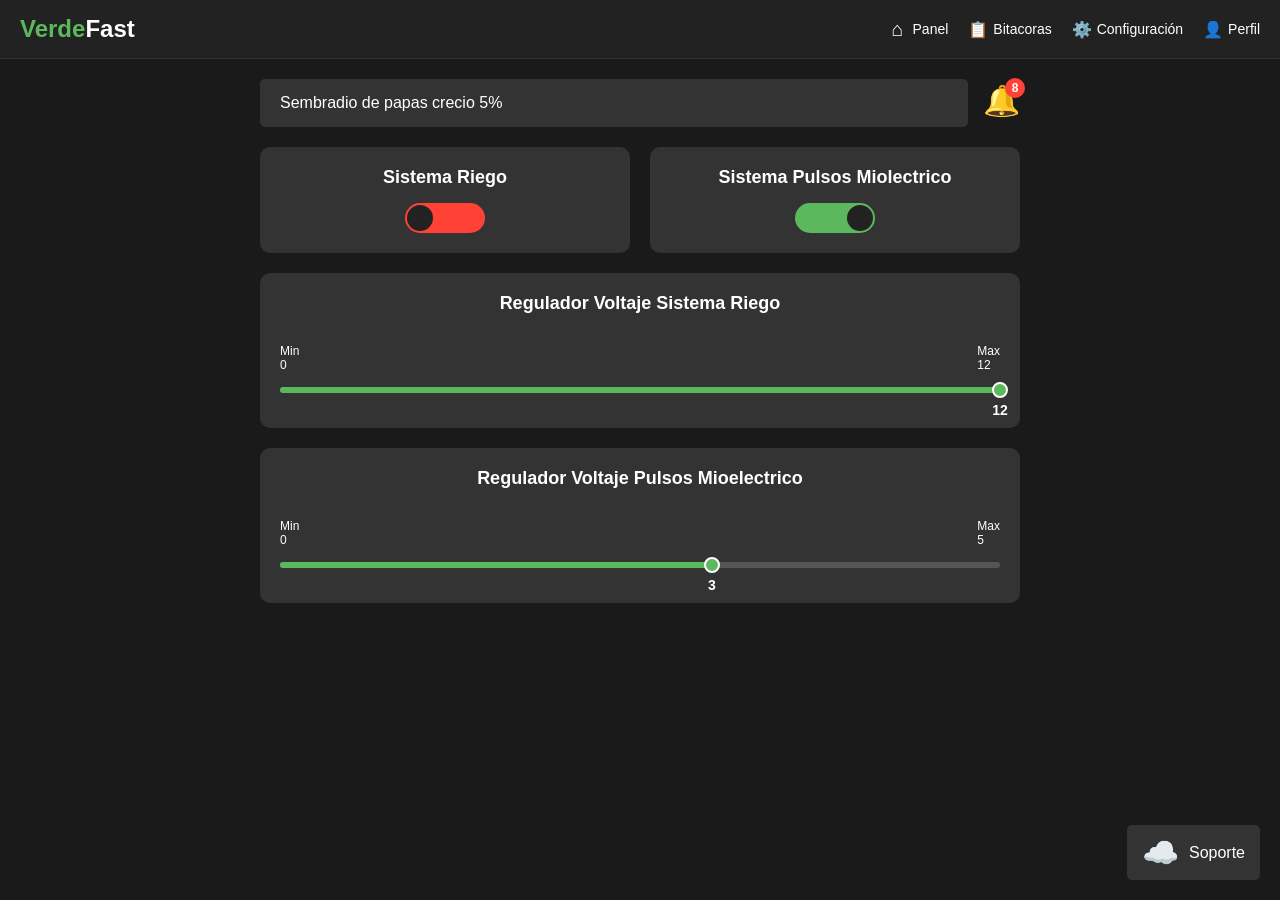
==== templates/panel-control.html @ a82de8f3 "Avance 2" ====
<!DOCTYPE html>
<html lang="es">
<head>
    <meta charset="UTF-8">
    <meta name="viewport" content="width=device-width, initial-scale=1.0">
    <title>VerdeFast - Panel de Control</title>
    <style>
        * {
            margin: 0;
            padding: 0;
            box-sizing: border-box;
            font-family: Arial, sans-serif;
        }

        body {
            background-color: #1a1a1a;
            color: white;
            min-height: 100vh;
        }

        .header {
            display: flex;
            justify-content: space-between;
            align-items: center;
            padding: 15px 20px;
            background-color: #222222;
            border-bottom: 1px solid #333333;
        }

        .logo {
            font-size: 24px;
            font-weight: bold;
        }

        .verde {
            color: #5cb85c;
        }

        .fast {
            color: white;
        }

        .nav {
            display: flex;
            gap: 20px;
        }

        .nav-item {
            display: flex;
            align-items: center;
            gap: 5px;
            color: white;
            text-decoration: none;
            font-size: 14px;
        }

        .icon {
            width: 20px;
            height: 20px;
            display: flex;
            align-items: center;
            justify-content: center;
        }

        .icon-home::before {
            content: "⌂";
            font-size: 20px;
        }

        .icon-doc::before {
            content: "📋";
            font-size: 16px;
        }

        .icon-settings::before {
            content: "⚙️";
            font-size: 16px;
        }

        .icon-user::before {
            content: "👤";
            font-size: 16px;
        }

        .main-content {
            padding: 20px;
            max-width: 800px;
            margin: 0 auto;
            position: relative;
        }

        .notification-bar {
            display: flex;
            justify-content: space-between;
            align-items: center;
            margin-bottom: 20px;
        }

        .growth-alert {
            background-color: #333333;
            padding: 15px 20px;
            border-radius: 5px;
            width: 100%;
        }

        .notification-icon {
            position: relative;
            width: 40px;
            height: 40px;
            margin-left: 15px;
        }

        .notification-bell {
            width: 30px;
            height: 30px;
            background-color: white;
            border-radius: 5px;
            position: relative;
        }

        .notification-bell::before {
            content: "";
            position: absolute;
            width: 15px;
            height: 10px;
            background-color: white;
            border-radius: 5px 5px 0 0;
            top: -5px;
            left: 50%;
            transform: translateX(-50%);
        }

        .notification-count {
            position: absolute;
            top: -5px;
            right: -5px;
            width: 20px;
            height: 20px;
            background-color: #ff4136;
            border-radius: 50%;
            display: flex;
            justify-content: center;
            align-items: center;
            font-size: 12px;
            font-weight: bold;
        }

        .control-grid {
            display: grid;
            grid-template-columns: 1fr 1fr;
            gap: 20px;
            margin-bottom: 20px;
        }

        .control-panel {
            background-color: #333333;
            border-radius: 10px;
            padding: 20px;
            display: flex;
            flex-direction: column;
            align-items: center;
        }

        .panel-title {
            font-size: 18px;
            margin-bottom: 15px;
            text-align: center;
        }

        .toggle-switch {
            position: relative;
            width: 80px;
            height: 30px;
        }

        .toggle-track {
            width: 100%;
            height: 100%;
            border-radius: 15px;
            position: relative;
            cursor: pointer;
        }

        .toggle-thumb {
            width: 26px;
            height: 26px;
            background-color: #222222;
            border-radius: 50%;
            position: absolute;
            top: 2px;
        }

        .riego-track {
            background-color: #ff4136;
        }

        .riego-thumb {
            left: 2px;
        }

        .pulsos-track {
            background-color: #5cb85c;
        }

        .pulsos-thumb {
            right: 2px;
        }

        .slider-panel {
            background-color: #333333;
            border-radius: 10px;
            padding: 20px;
            margin-bottom: 20px;
            display: flex;
            flex-direction: column;
            align-items: center;
        }

        .slider-container {
            width: 100%;
            margin-top: 15px;
        }

        .slider-track {
            width: 100%;
            height: 6px;
            background-color: #555555;
            border-radius: 3px;
            position: relative;
            margin: 15px 0;
        }

        .slider-fill {
            height: 100%;
            background-color: #5cb85c;
            border-radius: 3px;
            position: absolute;
            left: 0;
        }

        .slider-thumb {
            width: 16px;
            height: 16px;
            background-color: #5cb85c;
            border: 2px solid white;
            border-radius: 50%;
            position: absolute;
            top: 50%;
            transform: translate(-50%, -50%);
            cursor: pointer;
        }

        .slider-labels {
            display: flex;
            justify-content: space-between;
            width: 100%;
            font-size: 12px;
        }

        .slider-value {
            position: absolute;
            bottom: -25px;
            font-size: 14px;
            font-weight: bold;
        }

        .riego-slider .slider-fill {
            width: 100%;
        }

        .riego-slider .slider-thumb {
            left: 100%;
        }

        .riego-slider .slider-value {
            left: 100%;
            transform: translateX(-50%);
        }

        .pulsos-slider .slider-fill {
            width: 60%;
        }

        .pulsos-slider .slider-thumb {
            left: 60%;
        }

        .pulsos-slider .slider-value {
            left: 60%;
            transform: translateX(-50%);
        }

        .support-button {
            position: fixed;
            bottom: 20px;
            right: 20px;
            display: flex;
            align-items: center;
            gap: 10px;
            background-color: #333333;
            padding: 10px 15px;
            border-radius: 5px;
            text-decoration: none;
            color: white;
        }

        .helmet-icon {
            width: 30px;
            height: 20px;
            background-color: white;
            border-radius: 15px 15px 0 0;
            position: relative;
        }

        .helmet-icon::before {
            content: "";
            position: absolute;
            width: 36px;
            height: 10px;
            background-color: white;
            border-radius: 5px;
            bottom: -2px;
            left: 50%;
            transform: translateX(-50%);
        }

        @media (max-width: 600px) {
            .control-grid {
                grid-template-columns: 1fr;
            }
            
            .nav {
                gap: 10px;
            }
            
            .nav-item {
                font-size: 12px;
            }
        }
    </style>
</head>
<body>
    <header class="header">
        <div class="logo">
            <span class="verde">Verde</span><span class="fast">Fast</span>
        </div>
        <nav class="nav">
            <a href="#" class="nav-item">
                <span class="icon icon-home"></span>
                Panel
            </a>
            <a href="#" class="nav-item">
                <span class="icon icon-doc"></span>
                Bitacoras
            </a>
            <a href="#" class="nav-item">
                <span class="icon icon-settings"></span>
                Configuración
            </a>
            <a href="#" class="nav-item">
                <span class="icon icon-user"></span>
                Perfil
            </a>
        </nav>
    </header>

    <main class="main-content">
        <div class="notification-bar">
            <div class="growth-alert">
                Sembradio de papas crecio 5%
            </div>
            <div class="notification-icon">
                <p style="font-size: 30px;">🔔</p>
                <div class="notification-count">8</div>
            </div>
        </div>
        
        <div class="control-grid">
            <div class="control-panel">
                <h2 class="panel-title">Sistema Riego</h2>
                <div class="toggle-switch">
                    <div class="toggle-track riego-track">
                        <div class="toggle-thumb riego-thumb"></div>
                    </div>
                </div>
            </div>
            
            <div class="control-panel">
                <h2 class="panel-title">Sistema Pulsos Miolectrico</h2>
                <div class="toggle-switch">
                    <div class="toggle-track pulsos-track">
                        <div class="toggle-thumb pulsos-thumb"></div>
                    </div>
                </div>
            </div>
        </div>
        
        <div class="slider-panel">
            <h2 class="panel-title">Regulador Voltaje Sistema Riego</h2>
            <div class="slider-container riego-slider">
                <div class="slider-labels">
                    <span>Min<br>0</span>
                    <span>Max<br>12</span>
                </div>
                <div class="slider-track">
                    <div class="slider-fill"></div>
                    <div class="slider-thumb"></div>
                    <div class="slider-value">12</div>
                </div>
            </div>
        </div>
        
        <div class="slider-panel">
            <h2 class="panel-title">Regulador Voltaje Pulsos Mioelectrico</h2>
            <div class="slider-container pulsos-slider">
                <div class="slider-labels">
                    <span>Min<br>0</span>
                    <span>Max<br>5</span>
                </div>
                <div class="slider-track">
                    <div class="slider-fill"></div>
                    <div class="slider-thumb"></div>
                    <div class="slider-value">3</div>
                </div>
            </div>
        </div>
        
        <a href="#" class="support-button">
            <p style="font-size: 30px;">☁️</p>
            Soporte
            
        </a>
    </main>
</body>
</html>
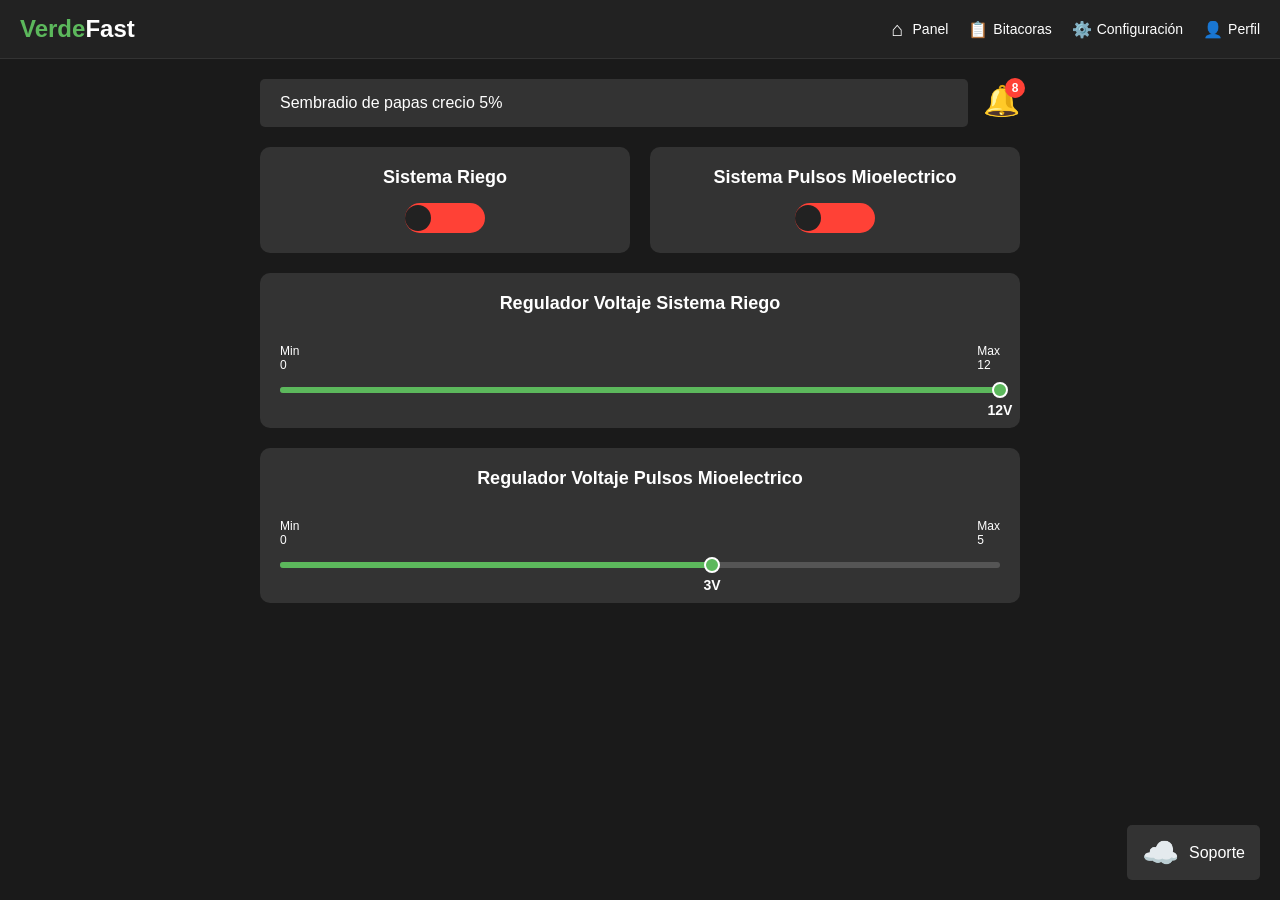
==== commit a2dbba2c: "Avance 3" ====
--- a/templates/panel-control.html
+++ b/templates/panel-control.html
@@ -194,17 +194,10 @@
             background-color: #ff4136;
         }
 
-        .riego-thumb {
-            left: 2px;
-        }
-
         .pulsos-track {
-            background-color: #5cb85c;
-        }
-
-        .pulsos-thumb {
-            right: 2px;
-        }
+            background-color: #ff4136;
+        }
+
 
         .slider-panel {
             background-color: #333333;
@@ -379,22 +372,67 @@
             <div class="control-panel">
                 <h2 class="panel-title">Sistema Riego</h2>
                 <div class="toggle-switch">
-                    <div class="toggle-track riego-track">
+                    <div id="riegoSwitch" class="toggle-track riego-track" >
                         <div class="toggle-thumb riego-thumb"></div>
                     </div>
                 </div>
             </div>
             
             <div class="control-panel">
-                <h2 class="panel-title">Sistema Pulsos Miolectrico</h2>
+                <h2 class="panel-title">Sistema Pulsos Mioelectrico</h2>
                 <div class="toggle-switch">
-                    <div class="toggle-track pulsos-track">
+                    <div id="pulsosSwitch" class="toggle-track pulsos-track" >
                         <div class="toggle-thumb pulsos-thumb"></div>
                     </div>
                 </div>
             </div>
         </div>
         
+        <script>
+            const pulsosSwitch = document.getElementById('pulsosSwitch');
+            const riegoSwitch = document.getElementById('riegoSwitch');
+        
+            let estadoPulsos = false;
+            let estadoRiego = false;
+        
+            pulsosSwitch.addEventListener('click', () => {
+                estadoPulsos = !estadoPulsos;
+        
+                fetch(`/pulsos?state=${estadoPulsos ? 'on' : 'off'}`, {
+                    method: 'POST'
+                })
+                .then(response => response.text())
+                .then(data => {
+                    console.log('Flask (Pulsos) respondió:', data);
+                });
+        
+                const thumb = pulsosSwitch.querySelector('.pulsos-thumb');
+                thumb.style.left = estadoPulsos ? '' : '2px'; 
+                thumb.style.right = estadoPulsos ? '2px' : ''; 
+                pulsosSwitch.style.backgroundColor = estadoPulsos ? '#5cb85c' : '#ff4136';
+            });
+        
+            riegoSwitch.addEventListener('click', () => {
+                estadoRiego = !estadoRiego;
+        
+                fetch(`/riego?state=${estadoRiego ? 'on' : 'off'}`, {
+                    method: 'POST'
+                })
+                .then(response => response.text())
+                .then(data => {
+                    console.log('Flask (Riego) respondió:', data);
+                });
+        
+                const thumb = riegoSwitch.querySelector('.riego-thumb');
+                thumb.style.left = estadoRiego ? '' : '2px';
+                thumb.style.right = estadoRiego ? '2px' : ''; 
+                riegoSwitch.style.backgroundColor = estadoRiego ? '#5cb85c' : '#ff4136';
+            });
+        
+        </script>
+
+
+                
         <div class="slider-panel">
             <h2 class="panel-title">Regulador Voltaje Sistema Riego</h2>
             <div class="slider-container riego-slider">
@@ -402,10 +440,10 @@
                     <span>Min<br>0</span>
                     <span>Max<br>12</span>
                 </div>
-                <div class="slider-track">
-                    <div class="slider-fill"></div>
-                    <div class="slider-thumb"></div>
-                    <div class="slider-value">12</div>
+                <div class="slider-track" id="riegoSliderTrack">
+                    <div class="slider-fill" id="riegoSliderFill"></div>
+                    <div class="slider-thumb" id="riegoSliderThumb"></div>
+                    <div class="slider-value" id="riegoSliderValue">12V</div>
                 </div>
             </div>
         </div>
@@ -417,14 +455,52 @@
                     <span>Min<br>0</span>
                     <span>Max<br>5</span>
                 </div>
-                <div class="slider-track">
-                    <div class="slider-fill"></div>
-                    <div class="slider-thumb"></div>
-                    <div class="slider-value">3</div>
+                <div class="slider-track" id="pulsosSliderTrack">
+                    <div class="slider-fill" id="pulsosSliderFill"></div>
+                    <div class="slider-thumb" id="pulsosSliderThumb"></div>
+                    <div class="slider-value" id="pulsosSliderValue">3V</div>
                 </div>
             </div>
         </div>
         
+        <script>
+                        function initSlider(trackId, fillId, thumbId, valueId, maxVoltage, initialVoltage, endpoint) {
+                const track = document.getElementById(trackId);
+                const fill = document.getElementById(fillId);
+                const thumb = document.getElementById(thumbId);
+                const valueLabel = document.getElementById(valueId);
+        
+                // Posición inicial
+                const initialPercentage = initialVoltage / maxVoltage;
+                fill.style.width = `${initialPercentage * 100}%`;
+                thumb.style.left = `${initialPercentage * 100}%`;
+                valueLabel.textContent = `${initialVoltage}V`;
+                valueLabel.style.left = `${initialPercentage * 100}%`;
+        
+                track.addEventListener('click', function(e) {
+                    const rect = track.getBoundingClientRect();
+                    const offsetX = e.clientX - rect.left;
+                    const percentage = offsetX / rect.width;
+                    const voltage = Math.round(percentage * maxVoltage);
+        
+                    fill.style.width = `${percentage * 100}%`;
+                    thumb.style.left = `${percentage * 100}%`;
+                    valueLabel.textContent = `${voltage}V`;
+                    valueLabel.style.left = `${percentage * 100}%`;
+        
+                    fetch(`/${endpoint}?value=${voltage}`, {
+                        method: 'POST'
+                    })
+                    .then(res => res.text())
+                    .then(data => console.log(`${endpoint} actualizado:`, data));
+                });
+            }
+        
+            // Inicializar ambos sliders
+            initSlider('riegoSliderTrack', 'riegoSliderFill', 'riegoSliderThumb', 'riegoSliderValue', 12, 12, 'riego-voltage');
+            initSlider('pulsosSliderTrack', 'pulsosSliderFill', 'pulsosSliderThumb', 'pulsosSliderValue', 5, 3, 'pulsos-voltage');
+
+        </script>
         <a href="#" class="support-button">
             <p style="font-size: 30px;">☁️</p>
             Soporte
